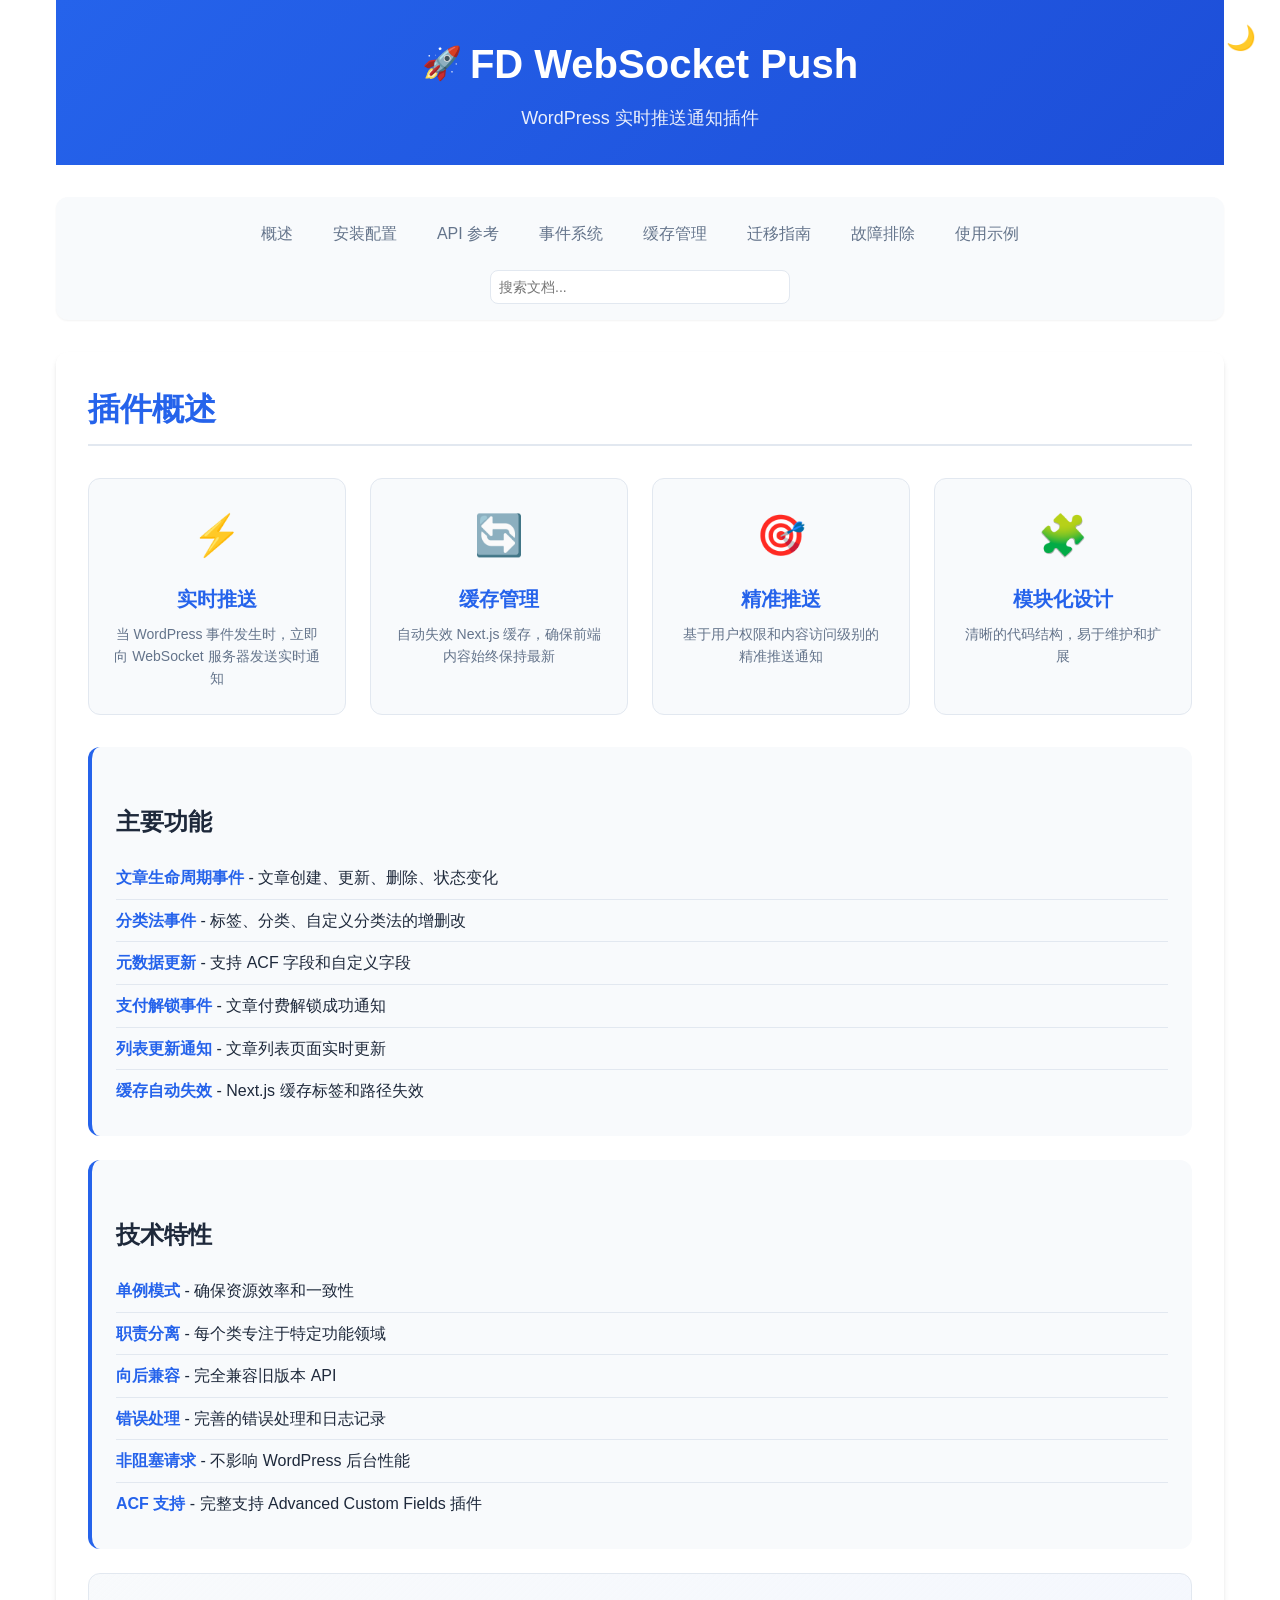
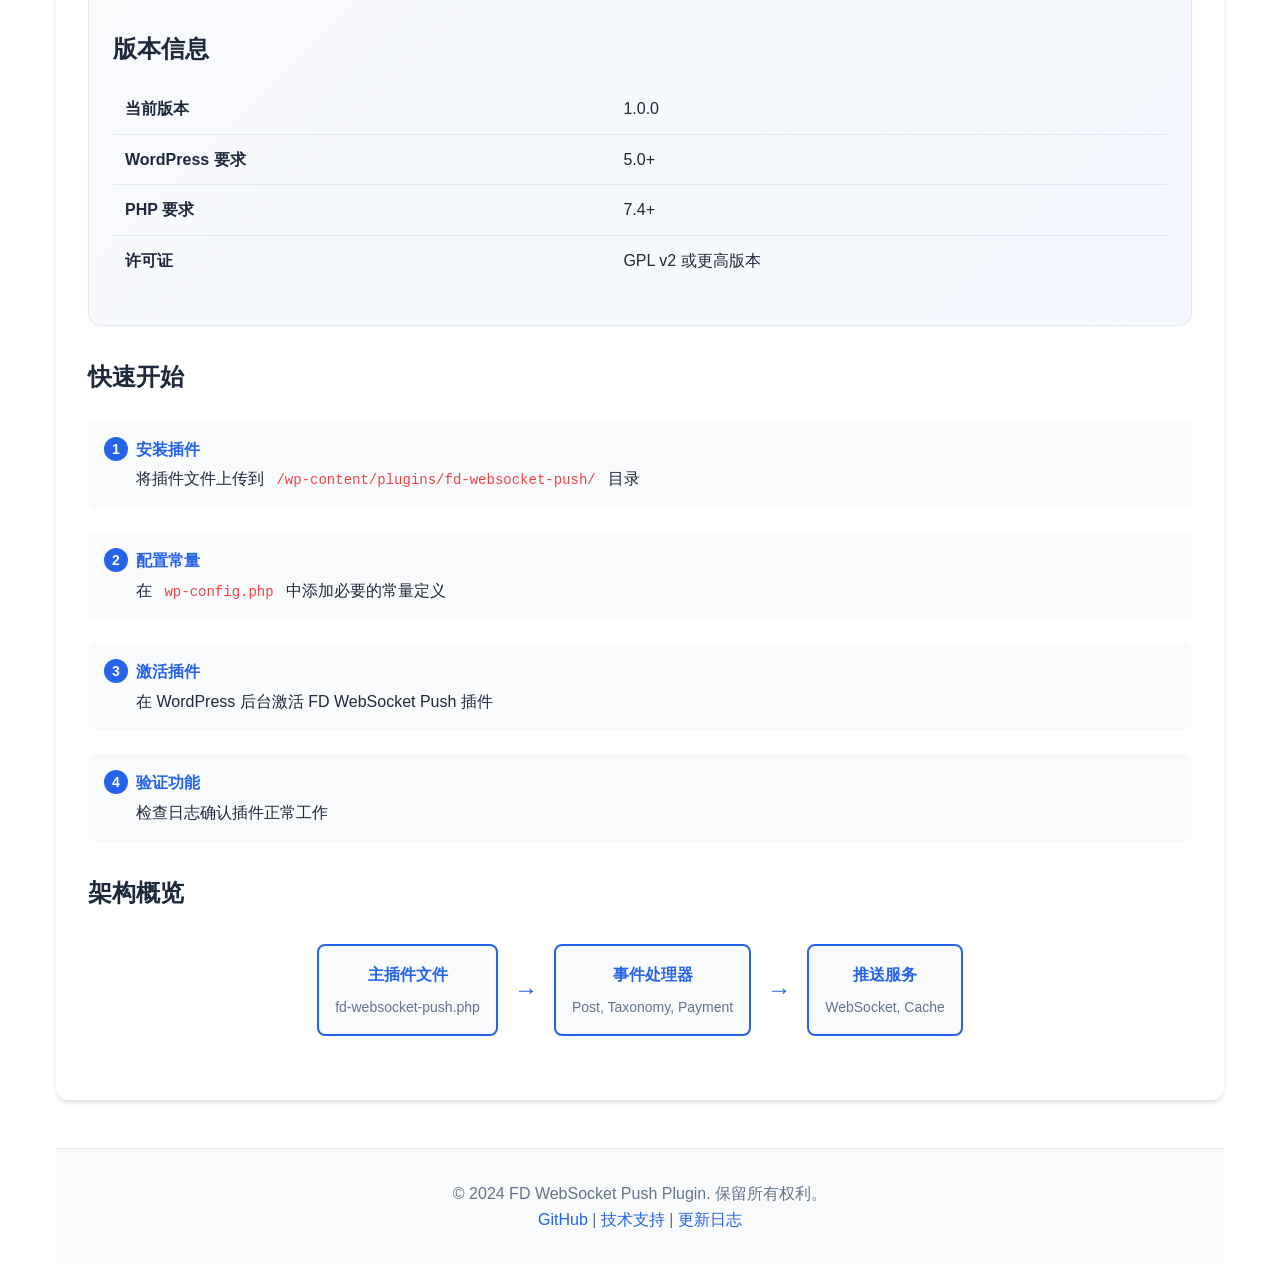
==== docs/index.html @ 63a529ba "Initialize fd-websocket-push plugin repository" ====
<!DOCTYPE html>
<html lang="zh-CN">
<head>
    <meta charset="UTF-8">
    <meta name="viewport" content="width=device-width, initial-scale=1.0">
    <title>FD WebSocket Push 插件文档</title>
    <link rel="stylesheet" href="assets/style.css">
    <link rel="icon" type="image/svg+xml" href="assets/favicon.svg">
</head>
<body>
    <div class="container">
        <header class="header">
            <div class="header-content">
                <h1 class="logo">
                    <span class="logo-icon">🚀</span>
                    FD WebSocket Push
                </h1>
                <p class="subtitle">WordPress 实时推送通知插件</p>
            </div>
        </header>

        <nav class="navigation">
            <ul class="nav-list">
                <li><a href="#overview" class="nav-link active">概述</a></li>
                <li><a href="installation.html" class="nav-link">安装配置</a></li>
                <li><a href="api-reference.html" class="nav-link">API 参考</a></li>
                <li><a href="events.html" class="nav-link">事件系统</a></li>
                <li><a href="cache.html" class="nav-link">缓存管理</a></li>
                <li><a href="migration.html" class="nav-link">迁移指南</a></li>
                <li><a href="troubleshooting.html" class="nav-link">故障排除</a></li>
                <li><a href="examples.html" class="nav-link">使用示例</a></li>
            </ul>
        </nav>

        <main class="main-content">
            <section id="overview" class="content-section">
                <h2>插件概述</h2>
                
                <div class="feature-grid">
                    <div class="feature-card">
                        <div class="feature-icon">⚡</div>
                        <h3>实时推送</h3>
                        <p>当 WordPress 事件发生时，立即向 WebSocket 服务器发送实时通知</p>
                    </div>
                    
                    <div class="feature-card">
                        <div class="feature-icon">🔄</div>
                        <h3>缓存管理</h3>
                        <p>自动失效 Next.js 缓存，确保前端内容始终保持最新</p>
                    </div>
                    
                    <div class="feature-card">
                        <div class="feature-icon">🎯</div>
                        <h3>精准推送</h3>
                        <p>基于用户权限和内容访问级别的精准推送通知</p>
                    </div>
                    
                    <div class="feature-card">
                        <div class="feature-icon">🧩</div>
                        <h3>模块化设计</h3>
                        <p>清晰的代码结构，易于维护和扩展</p>
                    </div>
                </div>

                <div class="info-section">
                    <h3>主要功能</h3>
                    <ul class="feature-list">
                        <li><strong>文章生命周期事件</strong> - 文章创建、更新、删除、状态变化</li>
                        <li><strong>分类法事件</strong> - 标签、分类、自定义分类法的增删改</li>
                        <li><strong>元数据更新</strong> - 支持 ACF 字段和自定义字段</li>
                        <li><strong>支付解锁事件</strong> - 文章付费解锁成功通知</li>
                        <li><strong>列表更新通知</strong> - 文章列表页面实时更新</li>
                        <li><strong>缓存自动失效</strong> - Next.js 缓存标签和路径失效</li>
                    </ul>
                </div>

                <div class="info-section">
                    <h3>技术特性</h3>
                    <ul class="feature-list">
                        <li><strong>单例模式</strong> - 确保资源效率和一致性</li>
                        <li><strong>职责分离</strong> - 每个类专注于特定功能领域</li>
                        <li><strong>向后兼容</strong> - 完全兼容旧版本 API</li>
                        <li><strong>错误处理</strong> - 完善的错误处理和日志记录</li>
                        <li><strong>非阻塞请求</strong> - 不影响 WordPress 后台性能</li>
                        <li><strong>ACF 支持</strong> - 完整支持 Advanced Custom Fields 插件</li>
                    </ul>
                </div>

                <div class="version-info">
                    <h3>版本信息</h3>
                    <table class="info-table">
                        <tr>
                            <td><strong>当前版本</strong></td>
                            <td>1.0.0</td>
                        </tr>
                        <tr>
                            <td><strong>WordPress 要求</strong></td>
                            <td>5.0+</td>
                        </tr>
                        <tr>
                            <td><strong>PHP 要求</strong></td>
                            <td>7.4+</td>
                        </tr>
                        <tr>
                            <td><strong>许可证</strong></td>
                            <td>GPL v2 或更高版本</td>
                        </tr>
                    </table>
                </div>

                <div class="quick-start">
                    <h3>快速开始</h3>
                    <ol class="quick-start-list">
                        <li>
                            <strong>安装插件</strong>
                            <p>将插件文件上传到 <code>/wp-content/plugins/fd-websocket-push/</code> 目录</p>
                        </li>
                        <li>
                            <strong>配置常量</strong>
                            <p>在 <code>wp-config.php</code> 中添加必要的常量定义</p>
                        </li>
                        <li>
                            <strong>激活插件</strong>
                            <p>在 WordPress 后台激活 FD WebSocket Push 插件</p>
                        </li>
                        <li>
                            <strong>验证功能</strong>
                            <p>检查日志确认插件正常工作</p>
                        </li>
                    </ol>
                </div>

                <div class="architecture-overview">
                    <h3>架构概览</h3>
                    <div class="architecture-diagram">
                        <div class="arch-component">
                            <h4>主插件文件</h4>
                            <p>fd-websocket-push.php</p>
                        </div>
                        <div class="arch-arrow">→</div>
                        <div class="arch-component">
                            <h4>事件处理器</h4>
                            <p>Post, Taxonomy, Payment</p>
                        </div>
                        <div class="arch-arrow">→</div>
                        <div class="arch-component">
                            <h4>推送服务</h4>
                            <p>WebSocket, Cache</p>
                        </div>
                    </div>
                </div>
            </section>
        </main>

        <footer class="footer">
            <div class="footer-content">
                <p>&copy; 2024 FD WebSocket Push Plugin. 保留所有权利。</p>
                <p>
                    <a href="https://github.com/your-repo/fd-websocket-push" target="_blank">GitHub</a> |
                    <a href="mailto:support@example.com">技术支持</a> |
                    <a href="changelog.html">更新日志</a>
                </p>
            </div>
        </footer>
    </div>

    <script src="assets/script.js"></script>
</body>
</html>
---- docs/assets/style.css ----
/* FD WebSocket Push 文档样式 */

:root {
    --primary-color: #2563eb;
    --primary-dark: #1d4ed8;
    --secondary-color: #64748b;
    --accent-color: #f59e0b;
    --success-color: #10b981;
    --warning-color: #f59e0b;
    --error-color: #ef4444;
    --background-color: #ffffff;
    --surface-color: #f8fafc;
    --border-color: #e2e8f0;
    --text-primary: #1e293b;
    --text-secondary: #64748b;
    --text-muted: #94a3b8;
    --shadow-sm: 0 1px 2px 0 rgb(0 0 0 / 0.05);
    --shadow-md: 0 4px 6px -1px rgb(0 0 0 / 0.1), 0 2px 4px -2px rgb(0 0 0 / 0.1);
    --shadow-lg: 0 10px 15px -3px rgb(0 0 0 / 0.1), 0 4px 6px -4px rgb(0 0 0 / 0.1);
    --radius-sm: 0.375rem;
    --radius-md: 0.5rem;
    --radius-lg: 0.75rem;
}

* {
    margin: 0;
    padding: 0;
    box-sizing: border-box;
}

body {
    font-family: -apple-system, BlinkMacSystemFont, 'Segoe UI', Roboto, 'Helvetica Neue', Arial, sans-serif;
    line-height: 1.6;
    color: var(--text-primary);
    background-color: var(--background-color);
}

.container {
    max-width: 1200px;
    margin: 0 auto;
    padding: 0 1rem;
}

/* Header */
.header {
    background: linear-gradient(135deg, var(--primary-color) 0%, var(--primary-dark) 100%);
    color: white;
    padding: 2rem 0;
    margin-bottom: 2rem;
}

.header-content {
    text-align: center;
}

.logo {
    font-size: 2.5rem;
    font-weight: 700;
    margin-bottom: 0.5rem;
    display: flex;
    align-items: center;
    justify-content: center;
    gap: 0.5rem;
}

.logo-icon {
    font-size: 2rem;
}

.subtitle {
    font-size: 1.125rem;
    opacity: 0.9;
    font-weight: 300;
}

/* Navigation */
.navigation {
    background-color: var(--surface-color);
    border-radius: var(--radius-lg);
    padding: 1rem;
    margin-bottom: 2rem;
    box-shadow: var(--shadow-sm);
}

.nav-list {
    display: flex;
    flex-wrap: wrap;
    gap: 0.5rem;
    list-style: none;
    justify-content: center;
}

.nav-link {
    display: block;
    padding: 0.5rem 1rem;
    text-decoration: none;
    color: var(--text-secondary);
    border-radius: var(--radius-md);
    transition: all 0.2s ease;
    font-weight: 500;
}

.nav-link:hover,
.nav-link.active {
    background-color: var(--primary-color);
    color: white;
}

/* Main Content */
.main-content {
    margin-bottom: 3rem;
}

.content-section {
    background-color: var(--background-color);
    border-radius: var(--radius-lg);
    padding: 2rem;
    box-shadow: var(--shadow-md);
}

.content-section h2 {
    color: var(--primary-color);
    font-size: 2rem;
    margin-bottom: 1.5rem;
    border-bottom: 2px solid var(--border-color);
    padding-bottom: 0.5rem;
}

.content-section h3 {
    color: var(--text-primary);
    font-size: 1.5rem;
    margin: 2rem 0 1rem 0;
}

.content-section h4 {
    color: var(--text-primary);
    font-size: 1.25rem;
    margin: 1.5rem 0 0.75rem 0;
}

/* Feature Grid */
.feature-grid {
    display: grid;
    grid-template-columns: repeat(auto-fit, minmax(250px, 1fr));
    gap: 1.5rem;
    margin: 2rem 0;
}

.feature-card {
    background-color: var(--surface-color);
    padding: 1.5rem;
    border-radius: var(--radius-lg);
    text-align: center;
    border: 1px solid var(--border-color);
    transition: transform 0.2s ease, box-shadow 0.2s ease;
}

.feature-card:hover {
    transform: translateY(-2px);
    box-shadow: var(--shadow-lg);
}

.feature-icon {
    font-size: 2.5rem;
    margin-bottom: 1rem;
}

.feature-card h3 {
    color: var(--primary-color);
    margin: 0 0 0.5rem 0;
    font-size: 1.25rem;
}

.feature-card p {
    color: var(--text-secondary);
    font-size: 0.875rem;
}

/* Info Sections */
.info-section {
    background-color: var(--surface-color);
    padding: 1.5rem;
    border-radius: var(--radius-lg);
    margin: 1.5rem 0;
    border-left: 4px solid var(--primary-color);
}

.feature-list {
    list-style: none;
    padding-left: 0;
}

.feature-list li {
    padding: 0.5rem 0;
    border-bottom: 1px solid var(--border-color);
}

.feature-list li:last-child {
    border-bottom: none;
}

.feature-list li strong {
    color: var(--primary-color);
}

/* Tables */
.info-table {
    width: 100%;
    border-collapse: collapse;
    margin: 1rem 0;
}

.info-table td {
    padding: 0.75rem;
    border-bottom: 1px solid var(--border-color);
}

.info-table tr:last-child td {
    border-bottom: none;
}

/* Quick Start */
.quick-start-list {
    counter-reset: step-counter;
    list-style: none;
    padding-left: 0;
}

.quick-start-list li {
    counter-increment: step-counter;
    margin: 1.5rem 0;
    padding: 1rem;
    background-color: var(--surface-color);
    border-radius: var(--radius-md);
    position: relative;
    padding-left: 3rem;
}

.quick-start-list li::before {
    content: counter(step-counter);
    position: absolute;
    left: 1rem;
    top: 1rem;
    background-color: var(--primary-color);
    color: white;
    width: 1.5rem;
    height: 1.5rem;
    border-radius: 50%;
    display: flex;
    align-items: center;
    justify-content: center;
    font-weight: bold;
    font-size: 0.875rem;
}

.quick-start-list li strong {
    color: var(--primary-color);
    display: block;
    margin-bottom: 0.25rem;
}

/* Architecture Diagram */
.architecture-diagram {
    display: flex;
    align-items: center;
    justify-content: center;
    gap: 1rem;
    margin: 2rem 0;
    flex-wrap: wrap;
}

.arch-component {
    background-color: var(--surface-color);
    padding: 1rem;
    border-radius: var(--radius-md);
    text-align: center;
    border: 2px solid var(--primary-color);
    min-width: 150px;
}

.arch-component h4 {
    color: var(--primary-color);
    margin: 0 0 0.5rem 0;
    font-size: 1rem;
}

.arch-component p {
    color: var(--text-secondary);
    font-size: 0.875rem;
    margin: 0;
}

.arch-arrow {
    color: var(--primary-color);
    font-size: 1.5rem;
    font-weight: bold;
}

/* Code Blocks */
code {
    background-color: var(--surface-color);
    padding: 0.25rem 0.5rem;
    border-radius: var(--radius-sm);
    font-family: 'Monaco', 'Menlo', 'Ubuntu Mono', monospace;
    font-size: 0.875rem;
    color: var(--error-color);
}

pre {
    background-color: var(--surface-color);
    padding: 1rem;
    border-radius: var(--radius-md);
    overflow-x: auto;
    margin: 1rem 0;
    border: 1px solid var(--border-color);
}

pre code {
    background: none;
    padding: 0;
    color: var(--text-primary);
}

/* Footer */
.footer {
    background-color: var(--surface-color);
    border-top: 1px solid var(--border-color);
    padding: 2rem 0;
    margin-top: 3rem;
}

.footer-content {
    text-align: center;
    color: var(--text-secondary);
}

.footer-content a {
    color: var(--primary-color);
    text-decoration: none;
}

.footer-content a:hover {
    text-decoration: underline;
}

/* Interactive Elements */
.copy-button {
    position: absolute;
    top: 0.5rem;
    right: 0.5rem;
    background-color: var(--primary-color);
    color: white;
    border: none;
    padding: 0.25rem 0.5rem;
    border-radius: var(--radius-sm);
    font-size: 0.75rem;
    cursor: pointer;
    opacity: 0;
    transition: opacity 0.2s ease;
}

pre:hover .copy-button {
    opacity: 1;
}

.copy-button:hover {
    background-color: var(--primary-dark);
}

.copy-button.copied {
    background-color: var(--success-color);
}

.language-label {
    position: absolute;
    top: 0.5rem;
    left: 0.5rem;
    background-color: var(--secondary-color);
    color: white;
    padding: 0.125rem 0.375rem;
    border-radius: var(--radius-sm);
    font-size: 0.625rem;
    font-weight: 500;
    text-transform: uppercase;
}

/* Syntax Highlighting */
.keyword {
    color: var(--primary-color);
    font-weight: 600;
}

.variable {
    color: var(--accent-color);
}

.string {
    color: var(--success-color);
}

.comment {
    color: var(--text-muted);
    font-style: italic;
}

.php-tag {
    color: var(--error-color);
    font-weight: 600;
}

/* Scroll to Top Button */
.scroll-to-top {
    position: fixed;
    bottom: 2rem;
    right: 2rem;
    width: 3rem;
    height: 3rem;
    background-color: var(--primary-color);
    color: white;
    border: none;
    border-radius: 50%;
    font-size: 1.25rem;
    cursor: pointer;
    box-shadow: var(--shadow-lg);
    transition: all 0.3s ease;
    z-index: 1000;
}

.scroll-to-top:hover {
    background-color: var(--primary-dark);
    transform: translateY(-2px);
}

/* Search Functionality */
.search-container {
    position: relative;
    margin-top: 1rem;
    max-width: 300px;
    margin-left: auto;
    margin-right: auto;
}

.search-input {
    width: 100%;
    padding: 0.5rem;
    border: 1px solid var(--border-color);
    border-radius: var(--radius-md);
    font-size: 0.875rem;
    background-color: var(--background-color);
    color: var(--text-primary);
}

.search-input:focus {
    outline: none;
    border-color: var(--primary-color);
    box-shadow: 0 0 0 2px rgba(37, 99, 235, 0.1);
}

.search-results {
    position: absolute;
    top: 100%;
    left: 0;
    right: 0;
    background-color: var(--background-color);
    border: 1px solid var(--border-color);
    border-radius: var(--radius-md);
    box-shadow: var(--shadow-lg);
    max-height: 300px;
    overflow-y: auto;
    z-index: 1000;
    display: none;
}

.search-result-item {
    padding: 0.75rem;
    border-bottom: 1px solid var(--border-color);
    cursor: pointer;
    transition: background-color 0.2s ease;
}

.search-result-item:hover {
    background-color: var(--surface-color);
}

.search-result-item:last-child {
    border-bottom: none;
}

.search-result-heading {
    font-weight: 600;
    color: var(--primary-color);
    font-size: 0.875rem;
    margin-bottom: 0.25rem;
}

.search-result-text {
    font-size: 0.75rem;
    color: var(--text-secondary);
    line-height: 1.4;
}

.search-no-results {
    padding: 1rem;
    text-align: center;
    color: var(--text-muted);
    font-size: 0.875rem;
}

mark {
    background-color: var(--accent-color);
    color: white;
    padding: 0.125rem 0.25rem;
    border-radius: var(--radius-sm);
}

/* Theme Toggle */
.theme-toggle {
    position: absolute;
    top: 1rem;
    right: 1rem;
    background: none;
    border: none;
    font-size: 1.5rem;
    cursor: pointer;
    padding: 0.5rem;
    border-radius: var(--radius-md);
    transition: background-color 0.2s ease;
}

.theme-toggle:hover {
    background-color: rgba(255, 255, 255, 0.1);
}

/* Dark Theme */
.dark-theme {
    --background-color: #1a1a1a;
    --surface-color: #2d2d2d;
    --border-color: #404040;
    --text-primary: #ffffff;
    --text-secondary: #cccccc;
    --text-muted: #999999;
}

.dark-theme .feature-card {
    background-color: var(--surface-color);
    border-color: var(--border-color);
}

.dark-theme .search-input {
    background-color: var(--surface-color);
    border-color: var(--border-color);
    color: var(--text-primary);
}

.dark-theme .search-results {
    background-color: var(--surface-color);
    border-color: var(--border-color);
}

/* Troubleshooting Items */
.troubleshoot-item {
    margin: 1.5rem 0;
    border: 1px solid var(--border-color);
    border-radius: var(--radius-lg);
    overflow: hidden;
}

.troubleshoot-item h4 {
    background-color: var(--surface-color);
    padding: 1rem;
    margin: 0;
    border-bottom: 1px solid var(--border-color);
    position: relative;
}

.troubleshoot-item h4::after {
    content: '▼';
    position: absolute;
    right: 1rem;
    top: 50%;
    transform: translateY(-50%);
    transition: transform 0.2s ease;
}

.troubleshoot-item.expanded h4::after {
    transform: translateY(-50%) rotate(180deg);
}

.troubleshoot-item > *:not(h4) {
    padding: 0 1rem 1rem 1rem;
}

/* Warning and Info Boxes */
.warning-box {
    background-color: #fef3cd;
    border: 1px solid #fecaca;
    border-left: 4px solid var(--warning-color);
    padding: 1rem;
    border-radius: var(--radius-md);
    margin: 1.5rem 0;
}

.warning-box h4 {
    color: var(--warning-color);
    margin: 0 0 0.5rem 0;
}

.dark-theme .warning-box {
    background-color: rgba(245, 158, 11, 0.1);
    border-color: rgba(245, 158, 11, 0.3);
}

/* API Method Styling */
.api-method {
    background-color: var(--surface-color);
    border: 1px solid var(--border-color);
    border-radius: var(--radius-md);
    padding: 1rem;
    margin: 1rem 0;
}

.api-method h5 {
    color: var(--primary-color);
    margin: 0 0 0.5rem 0;
    font-family: 'Monaco', 'Menlo', 'Ubuntu Mono', monospace;
}

.api-method p {
    margin: 0.25rem 0;
}

/* Event Details */
.event-details {
    background-color: var(--surface-color);
    border-left: 4px solid var(--primary-color);
    padding: 1rem;
    margin: 1rem 0;
    border-radius: 0 var(--radius-md) var(--radius-md) 0;
}

/* Cache Scenario */
.cache-scenario {
    background-color: var(--surface-color);
    border: 1px solid var(--border-color);
    border-radius: var(--radius-md);
    padding: 1rem;
    margin: 1rem 0;
}

.cache-scenario h5 {
    color: var(--primary-color);
    margin: 0 0 0.5rem 0;
}

/* Version Info */
.version-info {
    background: linear-gradient(135deg, var(--surface-color) 0%, rgba(37, 99, 235, 0.05) 100%);
    border: 1px solid var(--border-color);
    border-radius: var(--radius-lg);
    padding: 1.5rem;
    margin: 1.5rem 0;
}

/* Changelog Styles */
.changelog-entry {
    background-color: var(--background-color);
    border: 1px solid var(--border-color);
    border-radius: var(--radius-lg);
    margin: 2rem 0;
    overflow: hidden;
    box-shadow: var(--shadow-sm);
}

.version-header {
    background: linear-gradient(135deg, var(--primary-color) 0%, var(--primary-dark) 100%);
    color: white;
    padding: 1.5rem;
    display: flex;
    align-items: center;
    gap: 1rem;
    flex-wrap: wrap;
}

.version-header h3 {
    margin: 0;
    font-size: 1.5rem;
    font-weight: 700;
}

.release-date {
    background-color: rgba(255, 255, 255, 0.2);
    padding: 0.25rem 0.75rem;
    border-radius: var(--radius-md);
    font-size: 0.875rem;
    font-weight: 500;
}

.release-type {
    padding: 0.25rem 0.75rem;
    border-radius: var(--radius-md);
    font-size: 0.75rem;
    font-weight: 600;
    text-transform: uppercase;
    letter-spacing: 0.05em;
}

.release-type.major {
    background-color: var(--error-color);
    color: white;
}

.release-type.minor {
    background-color: var(--success-color);
    color: white;
}

.release-type.patch {
    background-color: var(--accent-color);
    color: white;
}

.release-type.legacy {
    background-color: var(--secondary-color);
    color: white;
}

.changelog-content {
    padding: 2rem;
}

.changelog-content h4 {
    color: var(--primary-color);
    margin: 1.5rem 0 1rem 0;
    font-size: 1.125rem;
    display: flex;
    align-items: center;
    gap: 0.5rem;
}

.changelog-content h4:first-child {
    margin-top: 0;
}

.changelog-list {
    list-style: none;
    padding-left: 0;
}

.changelog-list li {
    padding: 0.5rem 0;
    border-bottom: 1px solid var(--border-color);
    position: relative;
    padding-left: 1.5rem;
}

.changelog-list li:last-child {
    border-bottom: none;
}

.changelog-list li::before {
    content: '•';
    color: var(--primary-color);
    font-weight: bold;
    position: absolute;
    left: 0;
    top: 0.5rem;
}

.changelog-table {
    width: 100%;
    border-collapse: collapse;
    margin: 1rem 0;
    background-color: var(--surface-color);
    border-radius: var(--radius-md);
    overflow: hidden;
}

.changelog-table th {
    background-color: var(--primary-color);
    color: white;
    padding: 0.75rem;
    text-align: left;
    font-weight: 600;
}

.changelog-table td {
    padding: 0.75rem;
    border-bottom: 1px solid var(--border-color);
}

.changelog-table tr:last-child td {
    border-bottom: none;
}

.changelog-table tr:nth-child(even) {
    background-color: rgba(37, 99, 235, 0.02);
}

/* Version Legend */
.version-legend {
    display: grid;
    grid-template-columns: repeat(auto-fit, minmax(200px, 1fr));
    gap: 1rem;
    margin: 1rem 0;
}

.legend-item {
    background-color: var(--surface-color);
    padding: 1rem;
    border-radius: var(--radius-md);
    border: 1px solid var(--border-color);
}

.legend-item .release-type {
    display: inline-block;
    margin-bottom: 0.5rem;
}

.legend-item p {
    margin: 0;
    font-size: 0.875rem;
    color: var(--text-secondary);
}

/* Upgrade Recommendation */
.upgrade-recommendation {
    background: linear-gradient(135deg, var(--success-color) 0%, #059669 100%);
    color: white;
    padding: 1.5rem;
    border-radius: var(--radius-lg);
    margin: 1.5rem 0;
}

.upgrade-recommendation h4 {
    margin: 0 0 1rem 0;
    color: white;
}

.upgrade-recommendation p {
    margin-bottom: 1rem;
    opacity: 0.9;
}

.upgrade-recommendation .feature-list {
    list-style: none;
    padding-left: 0;
}

.upgrade-recommendation .feature-list li {
    padding: 0.25rem 0;
    position: relative;
    padding-left: 1.5rem;
}

.upgrade-recommendation .feature-list li::before {
    content: '✓';
    position: absolute;
    left: 0;
    top: 0.25rem;
    font-weight: bold;
}

/* Responsive Design */
@media (max-width: 768px) {
    .container {
        padding: 0 0.5rem;
    }

    .header {
        padding: 1.5rem 0;
    }

    .logo {
        font-size: 2rem;
    }

    .nav-list {
        flex-direction: column;
        align-items: center;
    }

    .feature-grid {
        grid-template-columns: 1fr;
    }

    .architecture-diagram {
        flex-direction: column;
    }

    .arch-arrow {
        transform: rotate(90deg);
    }

    .content-section {
        padding: 1rem;
    }

    .theme-toggle {
        position: relative;
        top: auto;
        right: auto;
        margin-left: 1rem;
    }

    .scroll-to-top {
        bottom: 1rem;
        right: 1rem;
        width: 2.5rem;
        height: 2.5rem;
        font-size: 1rem;
    }

    .search-container {
        max-width: 100%;
        margin-top: 0.5rem;
    }
}
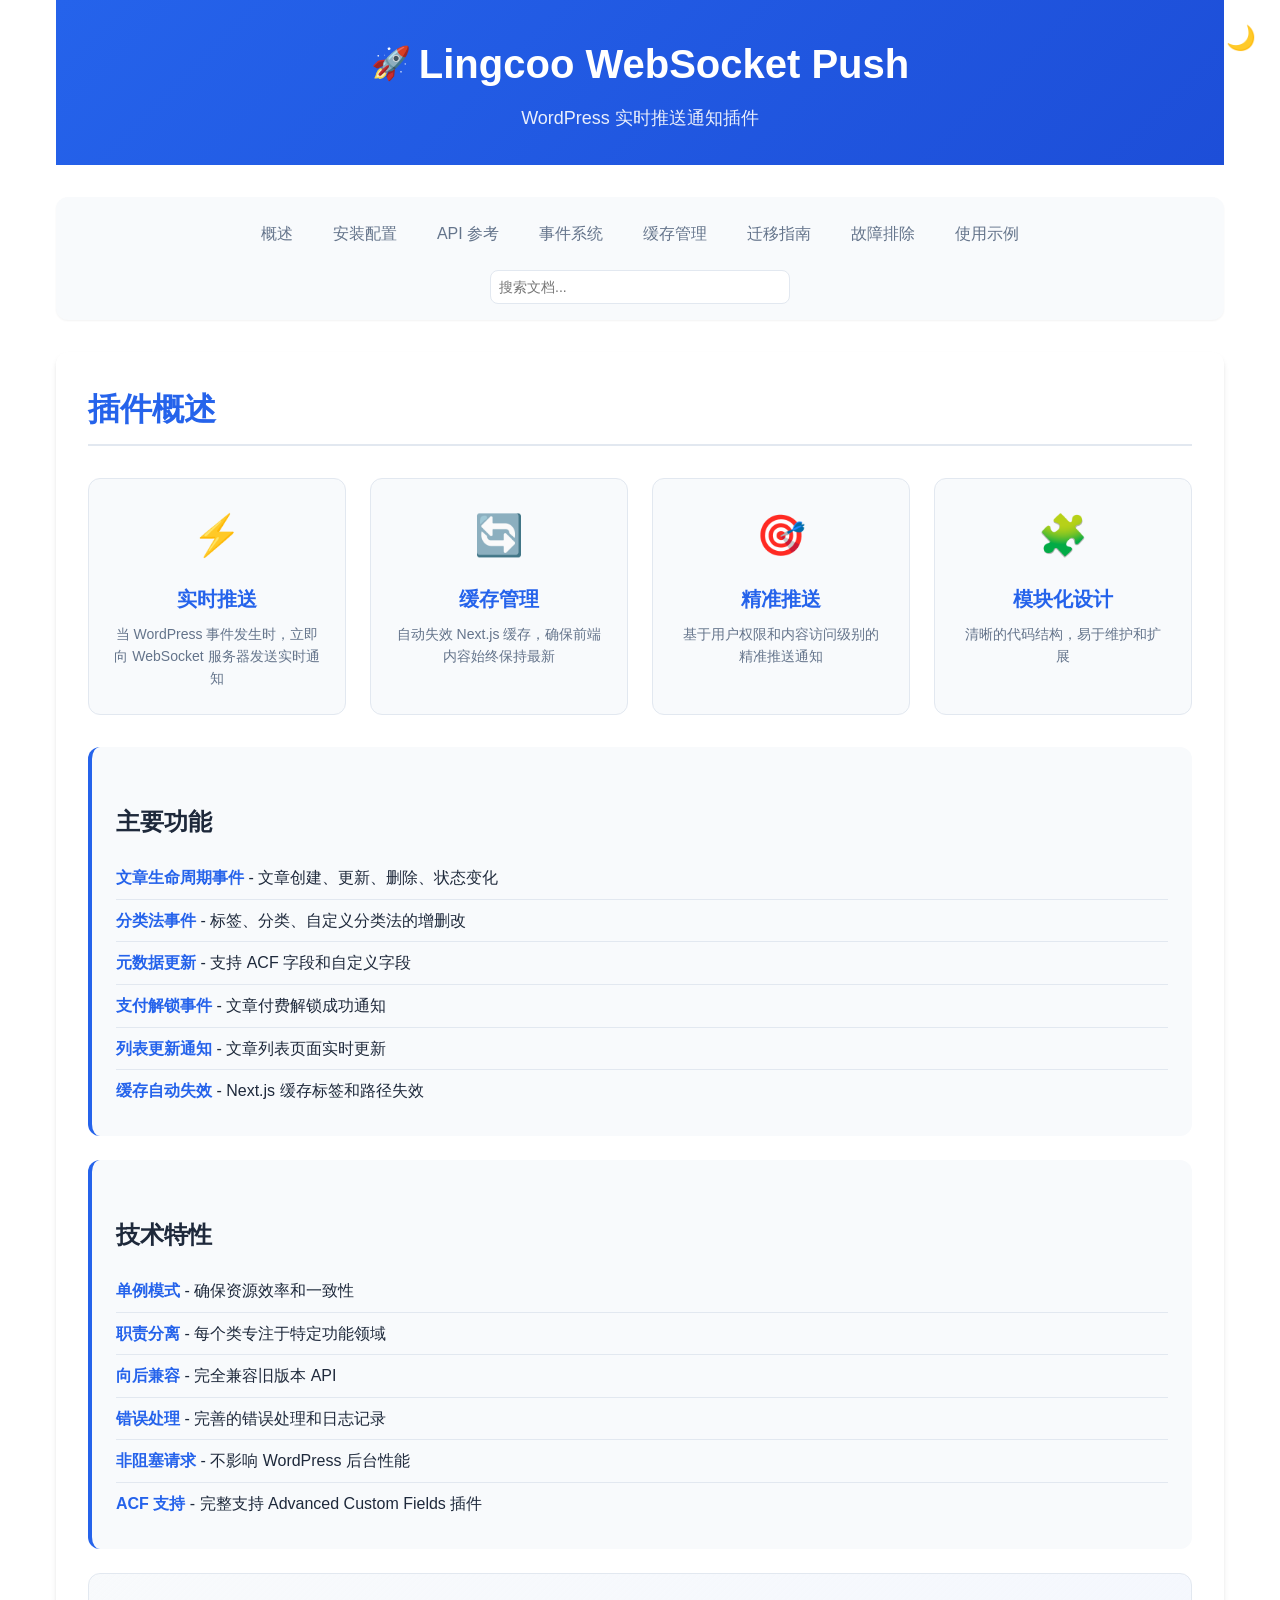
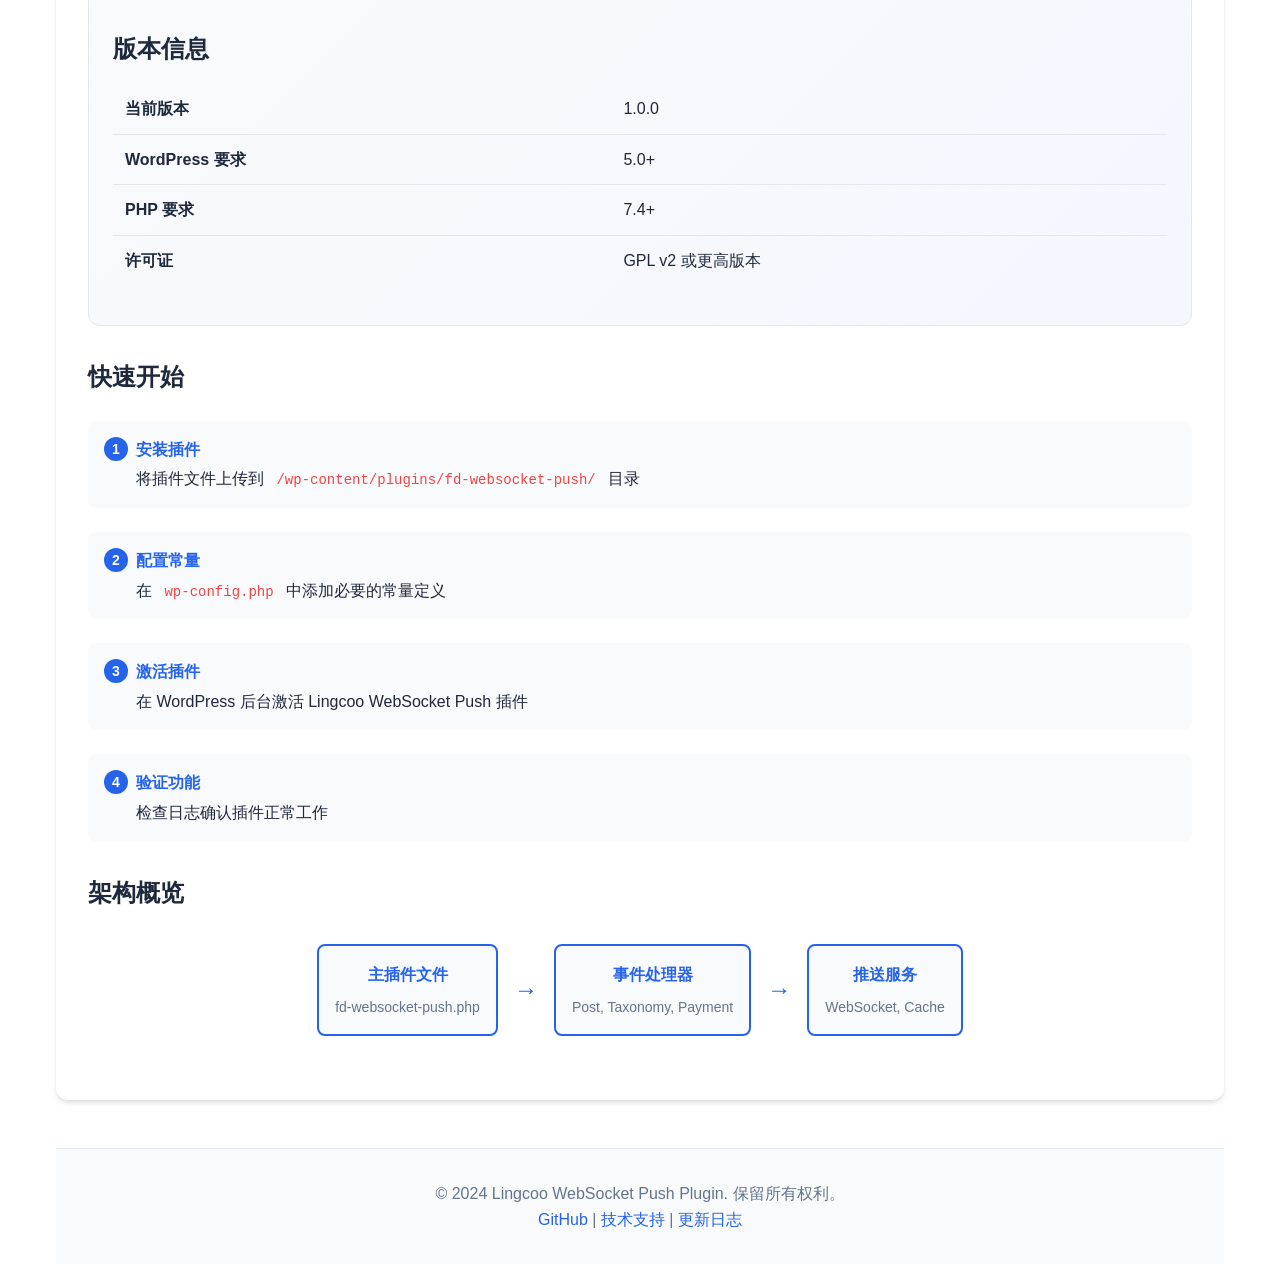
==== commit 108a16f1: "chore: update Lingcoo WebSocket Push identity" ====
--- a/docs/index.html
+++ b/docs/index.html
@@ -3,7 +3,7 @@
 <head>
     <meta charset="UTF-8">
     <meta name="viewport" content="width=device-width, initial-scale=1.0">
-    <title>FD WebSocket Push 插件文档</title>
+    <title>Lingcoo WebSocket Push 插件文档</title>
     <link rel="stylesheet" href="assets/style.css">
     <link rel="icon" type="image/svg+xml" href="assets/favicon.svg">
 </head>
@@ -13,7 +13,7 @@
             <div class="header-content">
                 <h1 class="logo">
                     <span class="logo-icon">🚀</span>
-                    FD WebSocket Push
+                    Lingcoo WebSocket Push
                 </h1>
                 <p class="subtitle">WordPress 实时推送通知插件</p>
             </div>
@@ -121,7 +121,7 @@
                         </li>
                         <li>
                             <strong>激活插件</strong>
-                            <p>在 WordPress 后台激活 FD WebSocket Push 插件</p>
+                            <p>在 WordPress 后台激活 Lingcoo WebSocket Push 插件</p>
                         </li>
                         <li>
                             <strong>验证功能</strong>
@@ -154,7 +154,7 @@
 
         <footer class="footer">
             <div class="footer-content">
-                <p>&copy; 2024 FD WebSocket Push Plugin. 保留所有权利。</p>
+                <p>&copy; 2024 Lingcoo WebSocket Push Plugin. 保留所有权利。</p>
                 <p>
                     <a href="https://github.com/your-repo/fd-websocket-push" target="_blank">GitHub</a> |
                     <a href="mailto:support@example.com">技术支持</a> |
--- a/docs/assets/style.css
+++ b/docs/assets/style.css
@@ -1,4 +1,4 @@
-/* FD WebSocket Push 文档样式 */
+/* Lingcoo WebSocket Push 文档样式 */
 
 :root {
     --primary-color: #2563eb;
